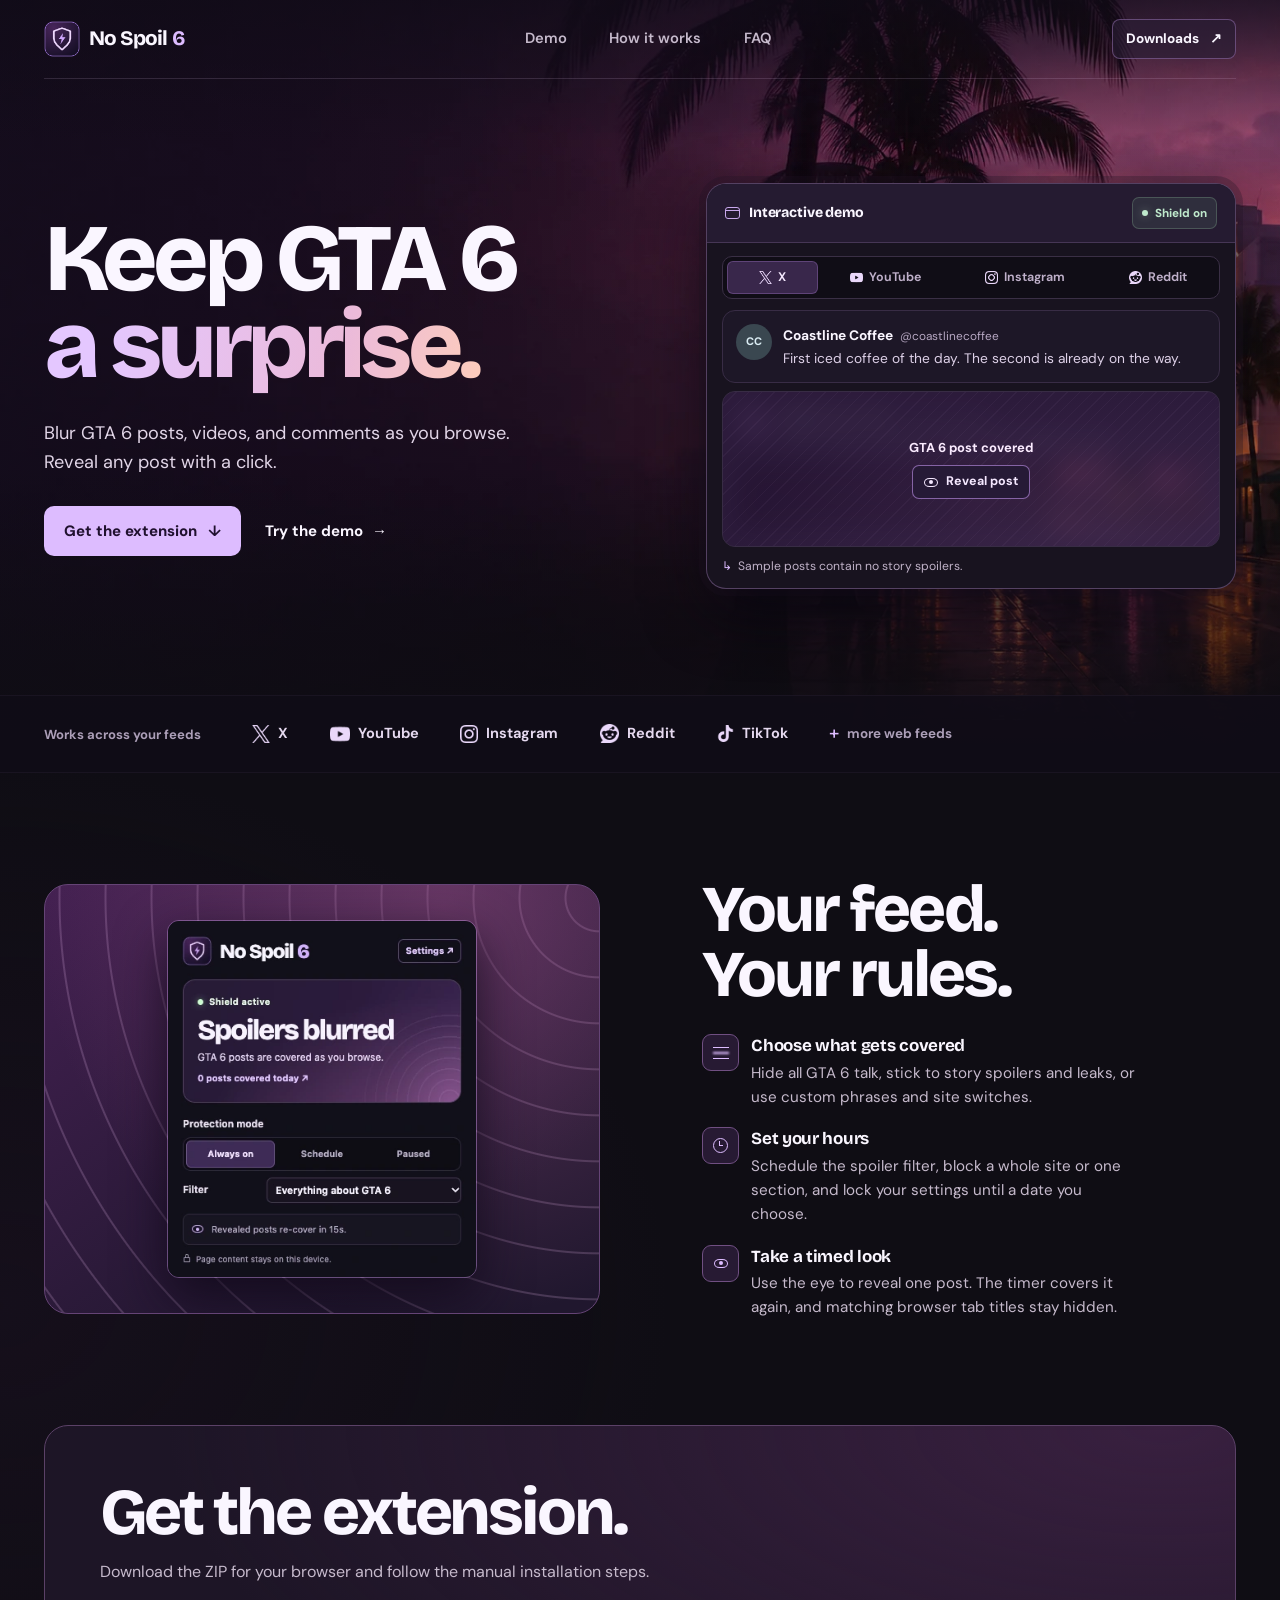
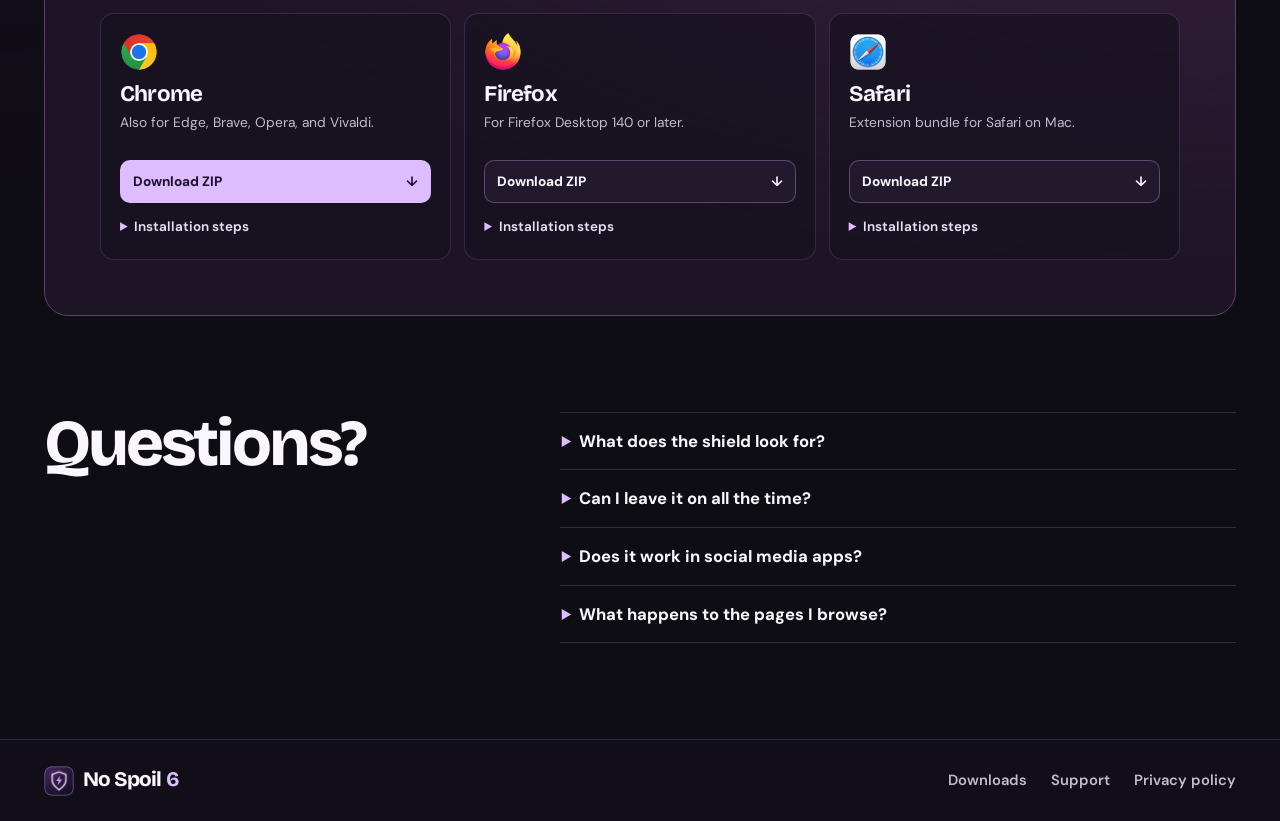
==== website/index.html @ ef58de06 "Initial No Spoil 6 release" ====
<!doctype html>
<html lang="en">
<head>
  <meta charset="utf-8">
  <meta name="viewport" content="width=device-width, initial-scale=1">
  <meta name="theme-color" content="#0f0d14">
  <meta name="description" content="No Spoil 6 blurs GTA 6 spoilers across your browser. Set local browsing hours and reveal individual posts when you’re ready.">
  <meta property="og:type" content="website">
  <meta property="og:title" content="No Spoil 6 — Keep GTA 6 a surprise">
  <meta property="og:description" content="A browser extension that blurs GTA 6 posts, videos, and comments until you choose to see them.">
  <title>No Spoil 6 — Keep GTA 6 a surprise</title>
  <link rel="icon" href="assets/shield.png" type="image/png">
  <link rel="preload" href="assets/after-dark.webp" as="image">
  <link rel="stylesheet" href="styles.css">
  <script src="demo.js" defer></script>
</head>
<body>
  <a class="skip-link" href="#main">Skip to content</a>
  <div class="opening" id="top">
    <header class="site-header wrap">
      <a class="brand" href="#top" aria-label="No Spoil 6 home">
        <img src="assets/shield.png" width="36" height="36" alt="">
        <span>No Spoil <b>6</b></span>
      </a>
      <nav class="site-nav" aria-label="Main navigation">
        <a href="#demo">Demo</a>
        <a href="#features">How it works</a>
        <a href="#faq">FAQ</a>
      </nav>
      <a class="button button-small button-outline" href="#download">Downloads <span class="arrow" aria-hidden="true">↗</span></a>
    </header>

    <main id="main">
      <section class="hero wrap" aria-labelledby="headline">
        <div class="hero-copy">
          <h1 id="headline">Keep GTA 6<br><em>a surprise.</em></h1>
          <p>Blur GTA 6 posts, videos, and comments as you browse. Reveal any post with a click.</p>
          <div class="hero-actions">
            <a class="button button-primary" href="#download">Get the extension <span class="arrow" aria-hidden="true">↓</span></a>
            <a class="text-link" href="#demo">Try the demo <span class="arrow" aria-hidden="true">→</span></a>
          </div>
        </div>

        <section class="feed" id="demo" aria-labelledby="demo-title">
          <div class="feed-titlebar">
            <h2 id="demo-title"><span class="demo-window" aria-hidden="true"></span> Interactive demo</h2>
            <button class="shield-switch" type="button" aria-pressed="true" id="shield-switch"><i aria-hidden="true"></i><span>Shield on</span></button>
          </div>

          <div class="feed-toolbar">
            <div class="platform-tabs" role="group" aria-label="Choose a demo feed">
              <button type="button" data-platform="x" aria-pressed="true"><img src="assets/x.png" width="15" height="15" alt=""> X</button>
              <button type="button" data-platform="youtube" aria-pressed="false"><img src="assets/youtube.png" width="15" height="15" alt=""> YouTube</button>
              <button type="button" data-platform="instagram" aria-pressed="false"><img src="assets/instagram.png" width="15" height="15" alt=""> Instagram</button>
              <button type="button" data-platform="reddit" aria-pressed="false"><img src="assets/reddit.png" width="15" height="15" alt=""> Reddit</button>
            </div>
          </div>

          <div class="feed-posts">
            <article class="feed-post ordinary">
              <div class="avatar" id="ordinary-avatar" aria-hidden="true">CC</div>
              <div>
                <div class="byline"><strong id="ordinary-author">Coastline Coffee</strong><span id="ordinary-handle">@coastlinecoffee</span></div>
                <p id="ordinary-copy">First iced coffee of the day. The second is already on the way.</p>
              </div>
            </article>

            <article class="feed-post spoiler is-covered" id="spoiler-post" aria-label="Sample post">
              <div class="spoiler-body" id="spoiler-body" inert aria-hidden="true">
                <div class="spoiler-content">
                  <div class="avatar spoiler-avatar" id="spoiler-avatar" aria-hidden="true">NF</div>
                  <div>
                    <div class="byline"><strong id="spoiler-author">Night Drive Files</strong><span id="spoiler-handle">@nightdrivefiles</span></div>
                    <p id="spoiler-copy">GTA 6 trailer discussion. Here’s what caught my eye.</p>
                  </div>
                </div>
                <div class="post-image" aria-hidden="true"></div>
              </div>
              <div class="spoiler-overlay">
                <div class="reveal-control">
                  <span class="covered-label" id="covered-label">GTA 6 post covered</span>
                  <button type="button" id="reveal-post" class="reveal-button" aria-expanded="false" aria-controls="spoiler-body"><i class="eye" aria-hidden="true"></i><span>Reveal post</span></button>
                </div>
              </div>
            </article>
          </div>
          <div class="feed-caption"><span aria-hidden="true">↳</span> Sample posts contain no story spoilers.</div>
          <p class="visually-hidden" id="demo-status" role="status"></p>
          <noscript><p class="no-script">Enable JavaScript to interact with the preview.</p></noscript>
        </section>
      </section>

      <div class="platform-band">
        <div class="wrap platform-inner">
          <p>Works across your feeds</p>
          <ul aria-label="Supported social platforms">
            <li><img src="assets/x.png" width="18" height="18" alt="">X</li>
            <li><img src="assets/youtube.png" width="20" height="20" alt="">YouTube</li>
            <li><img src="assets/instagram.png" width="18" height="18" alt="">Instagram</li>
            <li><img src="assets/reddit.png" width="19" height="19" alt="">Reddit</li>
            <li><img src="assets/tiktok.png" width="17" height="17" alt="">TikTok</li>
            <li><span aria-hidden="true" class="more-sign">+</span> more web feeds</li>
          </ul>
        </div>
      </div>

      <div class="content-background">
        <section class="wrap features section" id="features" aria-labelledby="features-title">
          <div class="feature-art">
            <img src="assets/extension-popup.webp" alt="No Spoil 6 toolbar popup showing the shield on and the Always on, Schedule, and Paused controls." width="375" height="433" loading="lazy">
          </div>
          <div class="feature-copy">
            <h2 id="features-title">Your feed.<br> Your rules.</h2>
            <ul>
              <li>
                <span class="feature-icon blur-icon" aria-hidden="true"><i></i></span>
                <div><h3>Choose what gets covered</h3><p>Hide all GTA 6 talk, stick to story spoilers and leaks, or use custom phrases and site switches.</p></div>
              </li>
              <li>
                <span class="feature-icon" aria-hidden="true"><i class="clock-icon"></i></span>
                <div><h3>Set your hours</h3><p>Schedule the spoiler filter, block a whole site or one section, and lock your settings until a date you choose.</p></div>
              </li>
              <li>
                <span class="feature-icon" aria-hidden="true"><i class="eye"></i></span>
                <div><h3>Take a timed look</h3><p>Use the eye to reveal one post. The timer covers it again, and matching browser tab titles stay hidden.</p></div>
              </li>
            </ul>
          </div>
        </section>

        <section class="wrap downloads section" id="download" aria-labelledby="download-title">
          <div class="downloads-surface">
            <div class="section-intro">
              <h2 id="download-title">Get the extension.</h2>
              <p>Download the ZIP for your browser and follow the manual installation steps.</p>
            </div>

            <div class="browser-list">
              <article class="browser-card">
                <img class="browser-logo" src="assets/chrome.png" alt="" width="38" height="38">
                <h3>Chrome</h3>
                <p>Also for Edge, Brave, Opera, and Vivaldi.</p>
                <a class="button button-primary download-button" href="downloads/no-spoil-6-chromium.zip" download aria-label="Download ZIP for Chrome">Download ZIP <span class="arrow" aria-hidden="true">↓</span></a>
                <details>
                  <summary>Installation steps</summary>
                  <ol>
                    <li>Extract the downloaded ZIP.</li>
                    <li>In Chrome, open <code>chrome://extensions</code>. In other browsers, open the extensions manager.</li>
                    <li>Turn on <b>Developer mode</b>, select <b>Load unpacked</b>, and choose the extracted folder.</li>
                  </ol>
                </details>
              </article>

              <article class="browser-card">
                <img class="browser-logo" src="assets/firefox.png" alt="" width="38" height="38">
                <h3>Firefox</h3>
                <p>For Firefox Desktop 140 or later.</p>
                <a class="button button-outline download-button" href="downloads/no-spoil-6-firefox.zip" download aria-label="Download ZIP for Firefox">Download ZIP <span class="arrow" aria-hidden="true">↓</span></a>
                <details>
                  <summary>Installation steps</summary>
                  <ol>
                    <li>Extract the downloaded ZIP.</li>
                    <li>Open <code>about:debugging</code> and select <b>This Firefox</b>.</li>
                    <li>Choose <b>Load Temporary Add-on</b> and select <code>manifest.json</code>. Firefox removes temporary add-ons when it restarts.</li>
                  </ol>
                </details>
              </article>

              <article class="browser-card">
                <img class="browser-logo" src="assets/safari.png" alt="" width="38" height="38">
                <h3>Safari</h3>
                <p>Extension bundle for Safari on Mac.</p>
                <a class="button button-outline download-button" href="downloads/no-spoil-6-safari.zip" download aria-label="Download ZIP for Safari">Download ZIP <span class="arrow" aria-hidden="true">↓</span></a>
                <details>
                  <summary>Installation steps</summary>
                  <ol>
                    <li>Extract the ZIP. In <b>Safari → Settings → Advanced</b>, enable <b>Show features for web developers</b>.</li>
                    <li>If the <b>Developer</b> tab offers <b>Add Temporary Extension</b>, select the extracted folder and grant website access.</li>
                    <li>On earlier versions of Safari, use <a href="https://developer.apple.com/documentation/safariservices/packaging-a-web-extension-for-safari">Apple’s Safari Web Extension Packager</a>.</li>
                  </ol>
                </details>
              </article>
            </div>
          </div>
        </section>

        <section class="wrap faq section" id="faq" aria-labelledby="faq-title">
          <h2 id="faq-title">Questions?</h2>
          <div class="faq-items">
            <details>
              <summary>What does the shield look for?</summary>
              <p>It looks for GTA 6 references in post text, titles, image descriptions, and links. That includes news and trailers. Spoilers in images, video, or audio can slip through when there’s no matching text or metadata.</p>
            </details>
            <details>
              <summary>Can I leave it on all the time?</summary>
              <p>Yes. <b>Always on</b> is the default. Choose <b>Schedule</b> in the toolbar popup to use a start date, daily browsing hours, or both. Times follow your device’s local clock.</p>
            </details>
            <details>
              <summary>Does it work in social media apps?</summary>
              <p>The shield works on websites you open in a supported browser. It can cover posts on instagram.com, for example, while the Instagram app is outside its reach.</p>
            </details>
            <details>
              <summary>What happens to the pages I browse?</summary>
              <p>Page content and activity counts stay on your device. Settings can move to another browser in a file or through optional browser sync. Read the <a href="privacy/">privacy policy</a> for details.</p>
            </details>
          </div>
        </section>
      </div>
    </main>
  </div>

  <footer class="site-footer">
    <div class="wrap footer-inner">
      <a class="brand" href="#top" aria-label="No Spoil 6 home"><img src="assets/shield.png" width="30" height="30" alt=""><span>No Spoil <b>6</b></span></a>
      <nav aria-label="Footer navigation"><a href="#download">Downloads</a><a href="support/">Support</a><a href="privacy/">Privacy policy</a></nav>
    </div>
  </footer>
</body>
</html>
---- website/styles.css ----
@font-face {
  font-family: "Bricolage Grotesque";
  src: url("assets/bricolage-grotesque.woff2") format("woff2");
  font-weight: 200 800;
  font-display: swap;
}
@font-face {
  font-family: "DM Sans";
  src: url("assets/dm-sans.woff2") format("woff2");
  font-weight: 100 1000;
  font-display: swap;
}

:root {
  color-scheme: dark;
  --page: #0f0d14;
  --ink: #faf6ff;
  --muted: #c6bacc;
  --quiet: #ac9fb8;
  --border: #332a3d;
  --surface: #18141f;
  --accent: #ddbcff;
  --accent-hover: #eed7ff;
  --on-accent: #20112f;
  --mint: #bfe9cc;
  --display: "Bricolage Grotesque", sans-serif;
  --body: "DM Sans", sans-serif;
}

*, *::before, *::after { box-sizing: border-box; }
html { scroll-behavior: smooth; }
body { margin: 0; background: var(--page); color: var(--ink); font: 400 1rem/1.6 var(--body); }
img { display: block; max-width: 100%; }
[hidden] { display: none !important; }
a { color: inherit; text-underline-offset: .18em; }
button { font: inherit; color: inherit; cursor: pointer; }
button, a { -webkit-tap-highlight-color: transparent; }
:focus-visible { outline: 2px solid var(--accent); outline-offset: 5px; }
h1, h2, h3, p { margin: 0; }
h1, h2, h3 { font-family: var(--display); }
ul, ol { margin: 0; }
.wrap { width: min(1200px, calc(100% - 88px)); margin-inline: auto; }
.section { scroll-margin-top: 30px; }
.visually-hidden, .skip-link:not(:focus) {
  position: absolute;
  width: 1px;
  height: 1px;
  padding: 0;
  overflow: hidden;
  clip-path: inset(50%);
  white-space: nowrap;
}
.skip-link:focus { position: absolute; top: 12px; left: 12px; z-index: 10; padding: 8px 14px; background: var(--accent); color: var(--on-accent); }
.arrow { font-family: var(--body); font-weight: 650; line-height: 1; }

.opening { position: relative; isolation: isolate; }
.opening::before {
  content: "";
  position: absolute;
  z-index: -1;
  inset: 0 0 auto;
  height: 744px;
  background:
    linear-gradient(180deg, #100b17bd 0, #150b1a09 19%, #130c1800 63%, var(--page) 100%),
    linear-gradient(90deg, #130e1dbf 0, #130e1d1f 60%, #1a10291a 100%),
    url("assets/after-dark.webp") center center / cover no-repeat;
}
.site-header { height: 79px; display: flex; align-items: center; justify-content: space-between; gap: 24px; border-bottom: 1px solid #f0d5ff24; }
.brand { display: inline-flex; align-items: center; gap: 9px; width: max-content; text-decoration: none; white-space: nowrap; }
.brand span { font: 750 1.29rem/1 var(--display); letter-spacing: -.045em; }
.brand b { color: var(--accent); }
.site-nav { display: flex; gap: clamp(22px, 3.3vw, 47px); align-items: center; }
.site-nav a, .site-footer nav a { text-decoration: none; color: var(--muted); font-size: .92rem; font-weight: 600; }
.site-nav a:hover, .site-footer nav a:hover, .text-link:hover { color: var(--accent-hover); }
.button {
  display: inline-flex;
  align-items: center;
  justify-content: center;
  gap: .68rem;
  min-height: 50px;
  padding: 0 19px;
  border: 1px solid transparent;
  border-radius: 10px;
  font-size: .94rem;
  font-weight: 750;
  text-decoration: none;
  white-space: nowrap;
  transition: background-color .18s, border-color .18s, color .18s;
}
.button-small { min-height: 40px; border-radius: 8px; padding-inline: 13px; font-size: .85rem; }
.button-primary { background: var(--accent); color: var(--on-accent); }
.button-primary:hover { background: var(--accent-hover); }
.button-outline { background: #291d34a8; border-color: #d5a4fb56; color: var(--ink); }
.button-outline:hover { background: #40304d; border-color: #d5a4fba0; }
.text-link { display: inline-flex; gap: 9px; align-items: center; min-height: 44px; color: var(--ink); font-size: .94rem; font-weight: 700; text-decoration: none; }

.hero {
  display: grid;
  grid-template-columns: 1.03fr .97fr;
  gap: clamp(32px, 5.1vw, 84px);
  align-items: center;
  padding-block: 84px 86px;
  min-height: 616px;
}
.hero-copy h1 {
  font-size: clamp(4.35rem, 7.45vw, 7.05rem);
  line-height: .91;
  letter-spacing: -.061em;
  font-weight: 780;
}
.hero-copy em {
  display: inline-block;
  padding: 0 .09em .09em 0;
  background-image: linear-gradient(102deg, #e4c7ff 14%, #ebbada 67%, #ffceb8 102%);
  background-clip: text;
  color: transparent;
  font-style: normal;
}
.hero-copy p { max-width: 490px; margin-top: 21px; color: #e1d5e7; font-size: clamp(1.04rem, 1.42vw, 1.22rem); line-height: 1.58; }
.hero-actions { display: flex; align-items: center; flex-wrap: wrap; gap: 13px 24px; margin-top: 30px; }

.feed {
  width: 100%;
  max-width: 530px;
  justify-self: end;
  scroll-margin-top: 25px;
  border: 1px solid #b58acd62;
  border-radius: 20px;
  background: #18131f;
  box-shadow: 0 22px 60px #0b0612c2, 0 0 0 7px #2415274a;
  overflow: clip;
}
.feed-titlebar { display: flex; min-height: 59px; align-items: center; justify-content: space-between; gap: 14px; padding: 0 18px; border-bottom: 1px solid #b18ac73d; background: #251b31; }
.feed-titlebar h2 { display: flex; align-items: center; gap: 9px; font-size: .88rem; font-weight: 750; letter-spacing: -.01em; }
.demo-window { position: relative; display: block; width: 15px; height: 12px; border: 1.5px solid #c9a8ed; border-radius: 3px; }
.demo-window::before { content: ""; position: absolute; inset: 2px 0 auto; height: 1px; background: #c9a8ed; }
.shield-switch { display: flex; align-items: center; gap: 7px; min-height: 32px; padding: 4px 9px; border: 1px solid #9fd3ac3d; border-radius: 7px; background: #8ad6a31a; color: var(--mint); font-size: .73rem; font-weight: 750; white-space: nowrap; }
.shield-switch:hover { background: #8ad6a332; }
.shield-switch i { width: 6px; height: 6px; border-radius: 50%; background: currentColor; box-shadow: 0 0 9px #bfe9cc60; }
.shield-switch[aria-pressed="false"] { color: #eed0ab; border-color: #e6ae6c49; background: #e8ad7920; }
.shield-switch[aria-pressed="false"]:hover { background: #e8ad7940; }
.feed-toolbar { padding: 13px 15px 11px; }
.platform-tabs { display: grid; grid-template-columns: .75fr 1.04fr 1.18fr .94fr; gap: 5px; border: 1px solid #3a2f45; border-radius: 10px; background: #100d16; padding: 4px; }
.platform-tabs button { display: flex; align-items: center; justify-content: center; gap: 6px; min-width: 0; min-height: 33px; padding: 3px 4px; border: 1px solid transparent; border-radius: 6px; background: transparent; color: #bfb0ca; font-size: .78rem; font-weight: 650; }
.platform-tabs button:hover { background: #241b30; color: var(--ink); }
.platform-tabs button[aria-pressed="true"] { background: #39274b; border-color: #b383da50; color: #f6eaff; }
.platform-tabs img { flex: 0 0 13px; width: 13px; height: 13px; }
.feed-posts { display: grid; gap: 8px; padding-inline: 15px; }
.feed-post { border: 1px solid #382c45; border-radius: 13px; background: #1d1727; }
.ordinary, .spoiler-content { display: grid; grid-template-columns: auto minmax(0, 1fr); align-items: start; gap: 11px; padding: 13px; }
.avatar { display: grid; place-items: center; width: 36px; height: 36px; border-radius: 50%; background: #3a4750; color: #dbedf4; font-size: .68rem; font-weight: 800; letter-spacing: .02em; }
.spoiler-avatar { background: #5d3d6c; color: #f4deff; }
.byline { display: flex; flex-wrap: wrap; align-items: baseline; column-gap: 7px; }
.byline strong { font-size: .86rem; }
.byline span { color: #b6a7c2; font-size: .74rem; }
.feed-post p { color: #ded1e8; font-size: .86rem; line-height: 1.42; margin-top: 3px; }
.spoiler { min-height: 156px; position: relative; overflow: hidden; isolation: isolate; background: #2d2037; }
.post-image { height: 67px; border-radius: 6px; margin: 0 13px 13px; background: #482741 url("assets/after-dark.webp") right 65% / cover no-repeat; }
.spoiler-overlay { position: absolute; inset: auto 17px 18px auto; display: grid; place-items: center; padding: 5px; }
.is-covered .spoiler-body { filter: blur(13px); opacity: .66; user-select: none; }
.is-covered .spoiler-overlay {
  position: absolute;
  inset: 0;
  background: radial-gradient(ellipse at 78% 91%, #704d7c38, transparent 69%),
    repeating-linear-gradient(135deg, #eac5ff0a 0 1px, transparent 1px 9px),
    #2c1a3db0;
}
.reveal-control { display: grid; justify-items: center; gap: 7px; }
.covered-label { color: #fbebff; font-size: .81rem; font-weight: 700; }
.reveal-button { display: inline-flex; align-items: center; gap: 8px; min-height: 34px; padding: 4px 11px; border-radius: 7px; border: 1px solid #b386dbad; background: #261a36; color: #f5e8ff; font-size: .78rem; font-weight: 700; }
.reveal-button:hover { background: #45305a; }
.eye { display: inline-block; position: relative; width: 14px; height: 9px; border: 1.5px solid currentColor; border-radius: 70% 70% 70% 70% / 90% 90% 90% 90%; }
.eye::after { content: ""; position: absolute; inset: 0; margin: auto; width: 4px; height: 4px; border-radius: 50%; background: currentColor; }
.feed-caption { padding: 10px 15px 12px; color: #bfb1c7; font-size: .76rem; }
.feed-caption span { color: var(--accent); padding-inline-end: 3px; }
.no-script { padding: 8px 15px; color: var(--quiet); }

.platform-band { border-block: 1px solid #392e423e; background: #100d17d6; }
.platform-inner { min-height: 76px; display: flex; align-items: center; gap: clamp(22px, 4vw, 56px); }
.platform-inner p { font-size: .82rem; color: var(--quiet); font-weight: 680; white-space: nowrap; }
.platform-inner ul { list-style: none; display: flex; flex-wrap: wrap; align-items: center; gap: 12px clamp(18px, 3.25vw, 44px); padding: 0; }
.platform-inner li { display: inline-flex; align-items: center; gap: 8px; color: #e5d9ef; font-size: .91rem; font-weight: 680; white-space: nowrap; }
.platform-inner li:last-child { color: var(--quiet); font-size: .84rem; }
.more-sign { color: var(--accent); font-size: 1.16rem; font-weight: 500; }

.content-background { background: radial-gradient(ellipse at 0 34%, #22132953, transparent 37%), var(--page); }
.features { display: grid; grid-template-columns: 1.02fr .98fr; gap: clamp(37px, 8vw, 115px); align-items: center; padding-block: 105px; }
.feature-art {
  display: grid;
  place-items: center;
  min-height: 430px;
  padding: 31px;
  border: 1px solid #654476;
  border-radius: 24px;
  background: radial-gradient(ellipse at 72% 5%, #a95a9270, transparent 72%),
    repeating-radial-gradient(circle at 100% 3%, #f5c6fa00 0 32px, #f5c6fa30 33px 34px, #f5c6fa00 35px 46px),
    linear-gradient(145deg, #432051, #20172e 78%);
  overflow: hidden;
}
.feature-art img { width: min(310px, 100%); height: auto; border: 1px solid #c195e06b; border-radius: 12px; box-shadow: 0 19px 50px #11091bdc; }
.feature-copy h2, .section-intro h2, .faq h2 { font-size: clamp(2.65rem, 5.1vw, 4.65rem); font-weight: 775; line-height: .99; letter-spacing: -.048em; }
.feature-copy ul { display: grid; gap: 18px; list-style: none; padding: 0; margin-top: 27px; }
.feature-copy li { display: grid; grid-template-columns: auto 1fr; align-items: start; gap: 12px; }
.feature-icon { display: grid; place-items: center; width: 37px; height: 37px; color: var(--accent); border: 1px solid #704f82; border-radius: 9px; background: #271a33; }
.feature-copy h3 { font-size: 1.06rem; line-height: 1.38; letter-spacing: -.017em; }
.feature-copy p { max-width: 390px; margin-top: 3px; color: var(--muted); font-size: .95rem; }
.clock-icon { position: relative; width: 15px; height: 15px; border-radius: 50%; border: 1.5px solid currentColor; }
.clock-icon::after { content: ""; position: absolute; top: 2px; left: 5px; width: 4px; height: 5px; border-left: 1px solid currentColor; border-bottom: 1px solid currentColor; }
.blur-icon i { position: relative; width: 16px; height: 12px; border-top: 1.5px solid currentColor; border-bottom: 1.5px solid currentColor; }
.blur-icon i::before { content: ""; position: absolute; inset: 50% 0 auto; height: 2px; transform: translateY(-50%); background: currentColor; filter: blur(1px); }

.downloads-surface {
  padding: clamp(23px, 4.3vw, 58px);
  border: 1px solid #5b4167;
  border-radius: 24px;
  background: radial-gradient(ellipse at 94% 0%, #46254caa, transparent 63%), #1d1526;
}
.section-intro p { margin-top: 14px; color: var(--muted); }
.browser-list { display: grid; grid-template-columns: repeat(3, 1fr); gap: 13px; align-items: start; margin-top: 28px; }
.browser-card { display: grid; justify-items: start; gap: 7px; min-width: 0; height: 100%; padding: 19px; border: 1px solid #78588655; border-radius: 14px; background: #17121fbd; }
.browser-logo { object-fit: contain; }
.browser-card h3 { margin-top: 4px; font-size: 1.39rem; letter-spacing: -.035em; line-height: 1.1; }
.browser-card > p { min-height: 2.75em; color: var(--muted); font-size: .86rem; line-height: 1.45; }
.download-button { width: 100%; justify-content: space-between; min-height: 43px; margin-top: 2px; padding-inline: 12px; font-size: .85rem; }
.browser-card details { width: 100%; color: var(--muted); font-size: .84rem; }
.browser-card summary { padding-block: 6px 2px; color: #eadcf2; font-weight: 650; }
.browser-card ol { padding-inline-start: 20px; line-height: 1.5; }
.browser-card li { padding-block: 4px; }
.browser-card code { overflow-wrap: anywhere; color: var(--accent); font-size: .84em; }
.browser-card details a, .faq a, .privacy-page a:not(.brand) { color: var(--accent); }
summary { cursor: pointer; }
summary::marker { color: var(--accent); }

.faq { display: grid; grid-template-columns: .83fr 1.17fr; gap: 36px; padding-block: 96px; }
.faq-items { border-top: 1px solid var(--border); }
.faq details { padding: 15px 2px; border-bottom: 1px solid var(--border); }
.faq summary { font-size: 1.04rem; font-weight: 750; }
.faq details p { padding-top: 8px; max-width: 590px; color: var(--muted); font-size: .94rem; }
.site-footer { border-top: 1px solid var(--border); background: #110e18; }
.footer-inner { display: flex; align-items: center; justify-content: space-between; gap: 14px; min-height: 81px; }
.site-footer nav { display: flex; flex-wrap: wrap; gap: 8px 24px; }

.privacy-page { min-height: 100vh; display: flex; flex-direction: column; background: radial-gradient(ellipse at 85% 0, #292036, transparent 58%), var(--page); }
.privacy-page main { width: min(710px, calc(100% - 44px)); margin: 59px auto 72px; flex: 1; }
.privacy-page main h1 { font-size: clamp(2.9rem, 7vw, 5.15rem); line-height: .99; letter-spacing: -.065em; }
.privacy-page main h2 { margin-top: 27px; font-size: 1.41rem; letter-spacing: -.025em; }
.privacy-page main p { margin-top: 9px; color: var(--muted); }

@media (max-width: 1030px) {
  .wrap { width: calc(100% - 60px); }
  .hero { gap: 30px; min-height: 545px; padding-block: 65px; }
  .hero-copy h1 { font-size: clamp(3.45rem, 8.1vw, 6rem); }
  .opening::before { height: 690px; }
  .platform-inner { gap: 10px 27px; }
  .platform-inner ul { column-gap: 19px; }
  .features { gap: 40px; padding-block: 77px; }
}

@media (max-width: 765px) {
  .wrap { width: calc(100% - 40px); }
  .hero { grid-template-columns: 1fr; padding-block: 53px 54px; gap: 37px; }
  .hero-copy h1 { font-size: clamp(4rem, 12vw, 6.6rem); }
  .hero-copy p { margin-top: 16px; }
  .hero-actions { margin-top: 22px; }
  .feed { justify-self: start; width: min(100%, 540px); }
  .opening::before { height: 820px; background-position: center, center, 59% center; }
  .platform-inner { flex-direction: column; align-items: start; justify-content: center; min-height: 96px; padding-block: 15px; }
  .features { grid-template-columns: 1fr; gap: 26px; padding-block: 59px; }
  .feature-copy { grid-row: 1; }
  .feature-copy br { display: none; }
  .feature-art { min-height: 350px; padding: 21px; }
  .browser-list { grid-template-columns: 1fr; gap: 10px; margin-top: 22px; }
  .browser-card { grid-template-columns: 32px 1fr; gap: 6px 10px; padding: 14px; }
  .browser-logo { width: 31px; height: 31px; grid-row: 1 / 3; }
  .browser-card > p { min-height: 0; grid-column: 2; }
  .browser-card .download-button, .browser-card details { grid-column: 1 / -1; }
  .browser-card .download-button { margin-top: 6px; }
  .faq { grid-template-columns: 1fr; gap: 18px; padding-block: 63px; }
}

@media (max-width: 550px) {
  .site-header { height: auto; padding-top: 12px; display: grid; grid-template-columns: 1fr auto; gap: 8px 12px; }
  .site-header .button { grid-area: 1 / 2; }
  .site-nav { grid-area: 2 / 1 / 3 / -1; gap: 24px; min-height: 38px; }
  .site-nav a { font-size: .82rem; }
  .site-header.simple-header { min-height: 66px; padding-block: 10px; }
  .hero { padding-top: 45px; }
  .hero-copy h1 { font-size: clamp(3.3rem, 13.7vw, 4.6rem); letter-spacing: -.053em; }
  .hero-actions { gap: 12px 17px; }
  .hero-actions .button { min-height: 46px; padding-inline: 13px; font-size: .86rem; }
  .hero-actions .text-link { font-size: .85rem; }
  .platform-tabs button { font-size: .71rem; gap: 4px; }
  .feed-titlebar { padding-inline: 13px; }
  .feed-toolbar, .feed-posts, .feed-caption { padding-inline: 10px; }
  .feature-art { min-height: 315px; }
}

@media (max-width: 350px) {
  .wrap { width: calc(100% - 28px); }
  .hero-copy h1 { font-size: 3rem; }
  .platform-tabs img { display: none; }
  .site-footer nav { column-gap: 12px; }
}

@media (prefers-reduced-motion: reduce) {
  html { scroll-behavior: auto; }
  *, *::before, *::after { transition-duration: .01ms !important; }
}
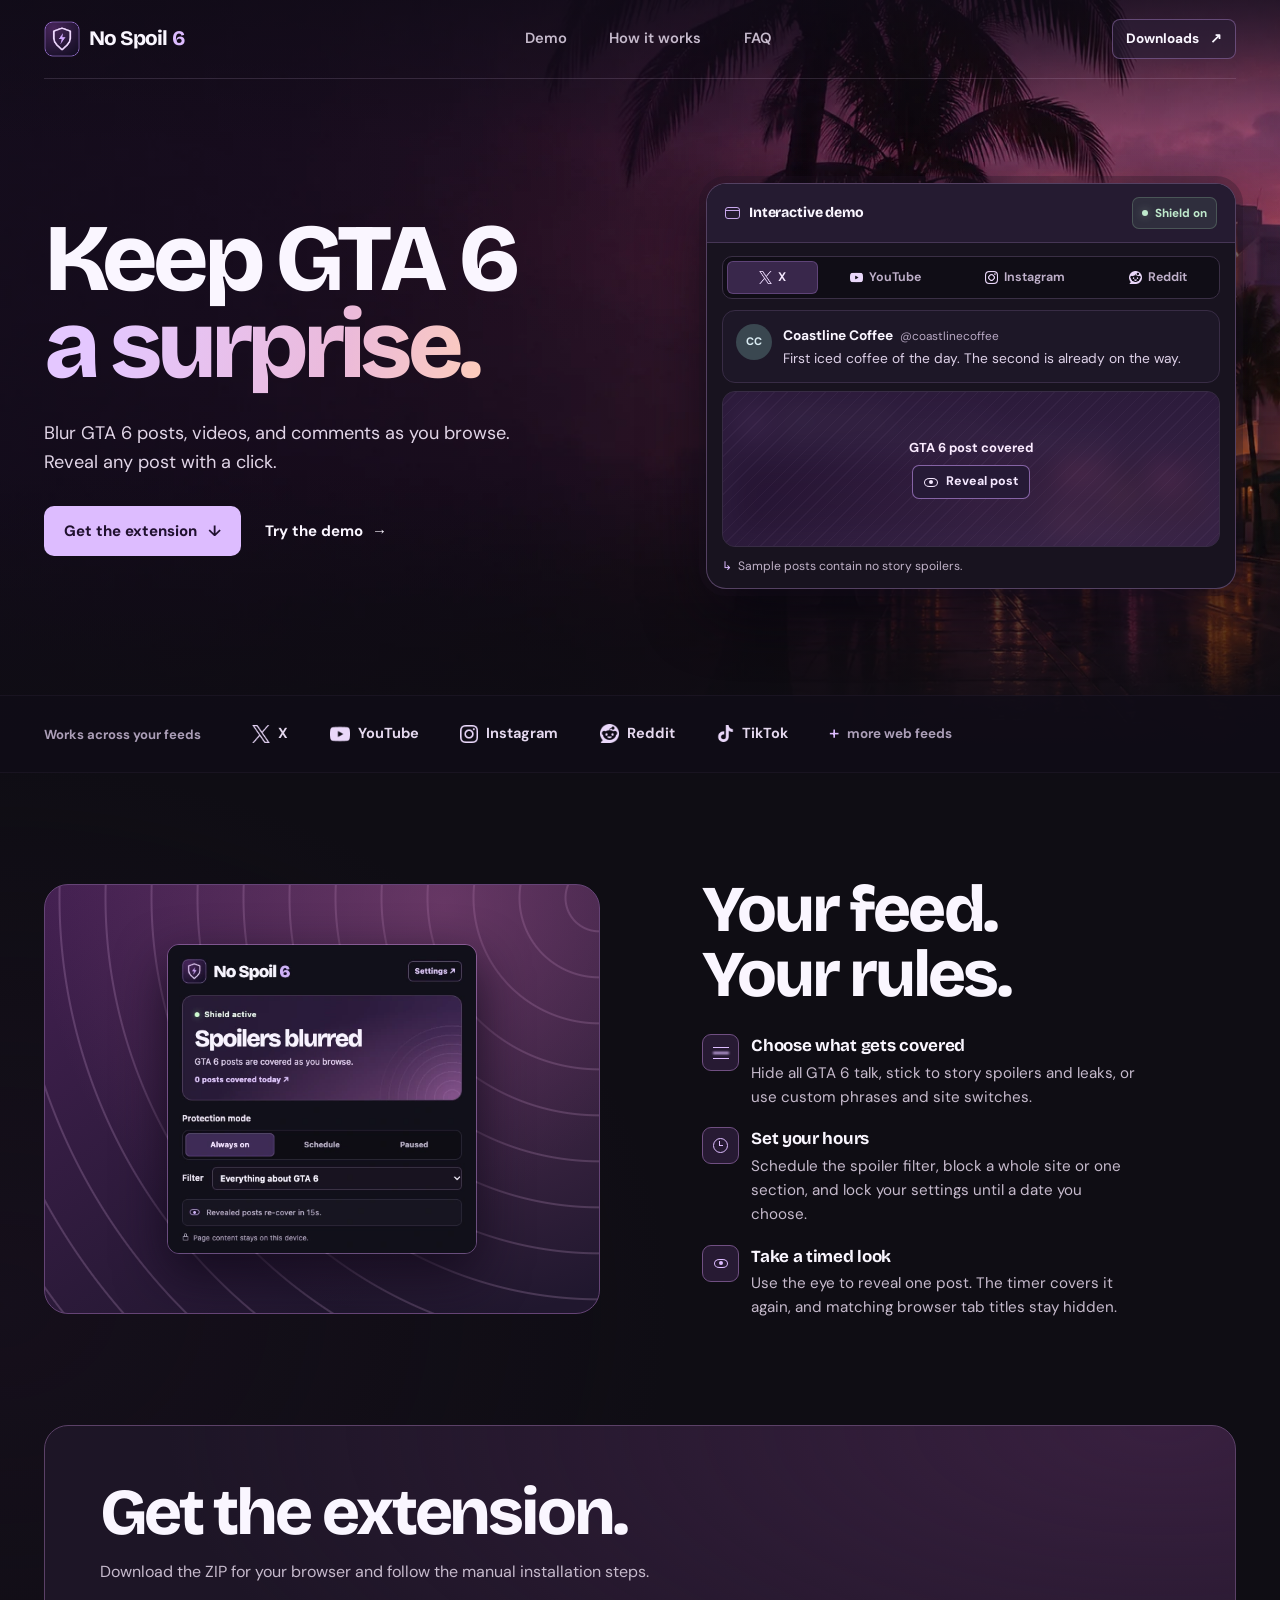
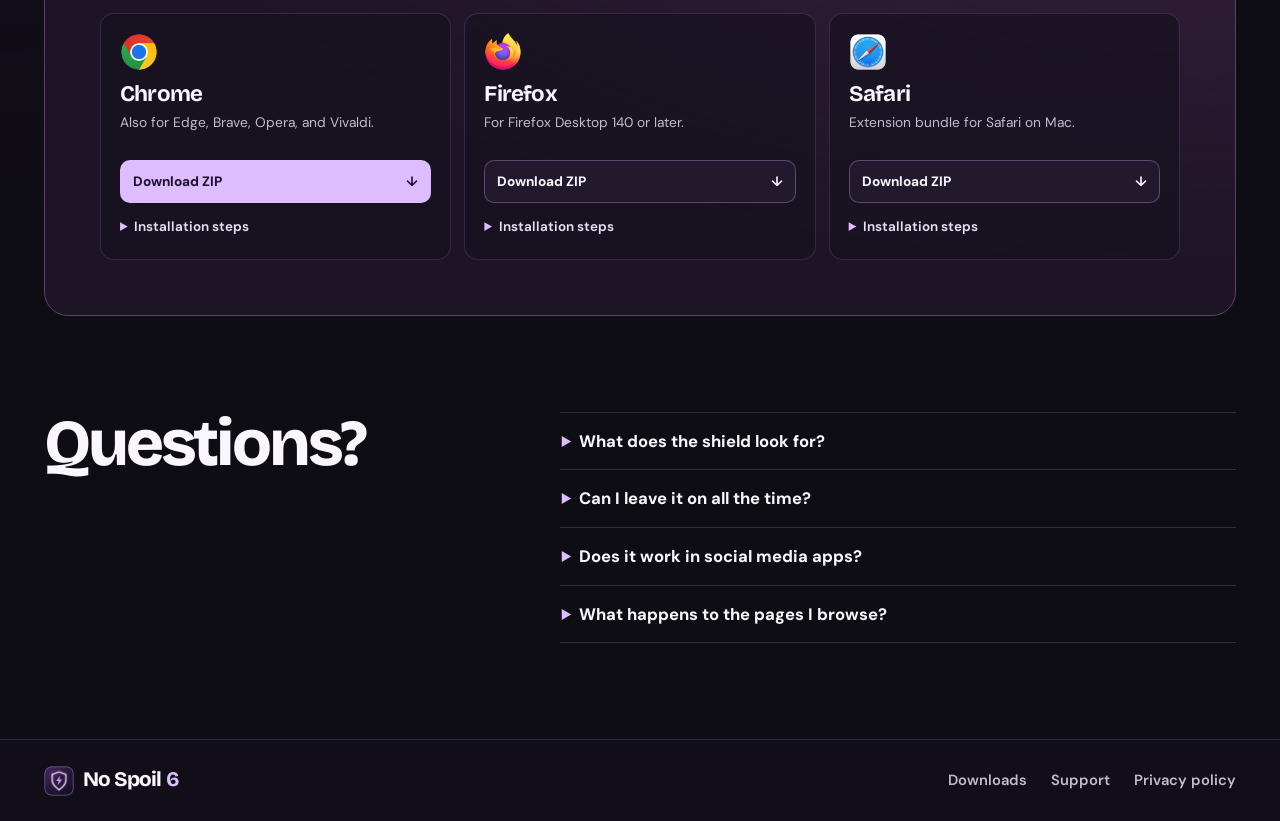
==== commit 5fc9a64c: "Fix narrow browser toolbar popup" ====
--- a/website/index.html
+++ b/website/index.html
@@ -107,7 +107,7 @@
       <div class="content-background">
         <section class="wrap features section" id="features" aria-labelledby="features-title">
           <div class="feature-art">
-            <img src="assets/extension-popup.webp" alt="No Spoil 6 toolbar popup showing the shield on and the Always on, Schedule, and Paused controls." width="375" height="433" loading="lazy">
+            <img src="assets/extension-popup.webp" alt="No Spoil 6 toolbar popup showing the shield on and the Always on, Schedule, and Paused controls." width="440" height="440" loading="lazy">
           </div>
           <div class="feature-copy">
             <h2 id="features-title">Your feed.<br> Your rules.</h2>
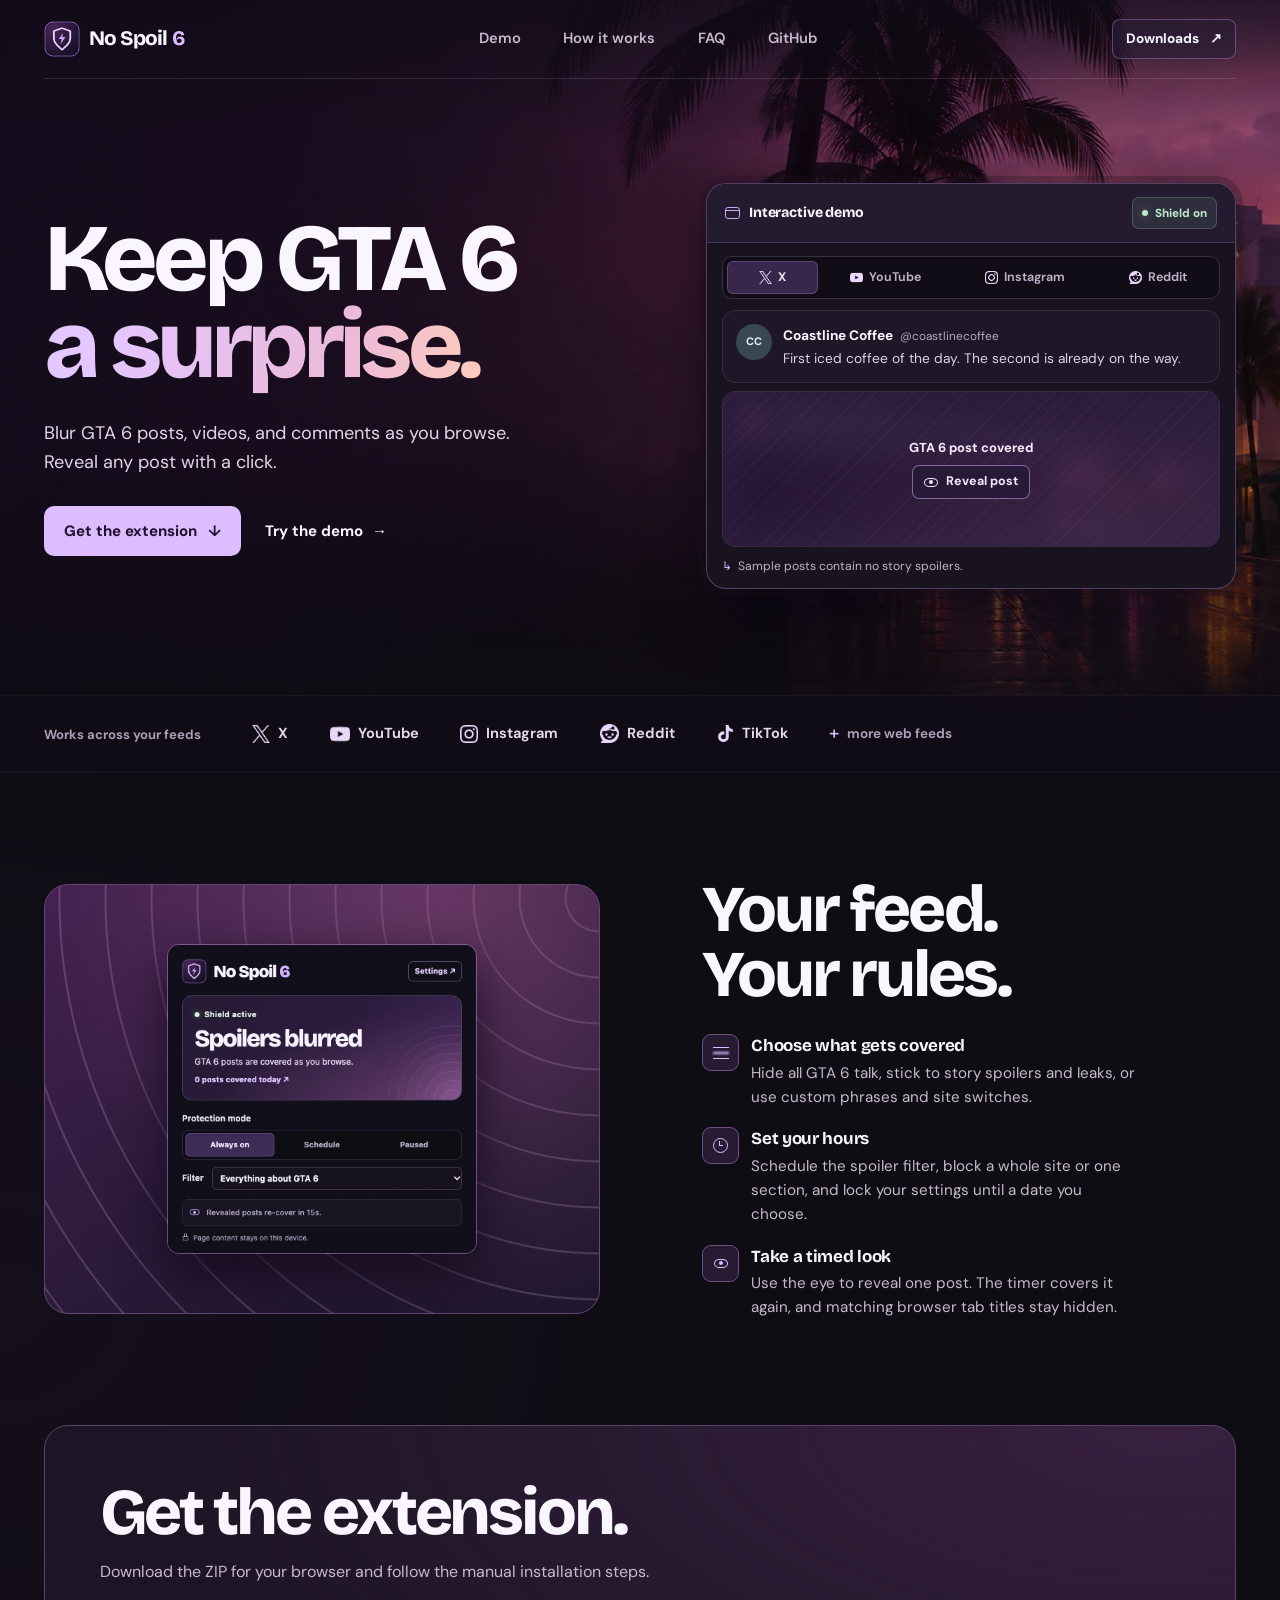
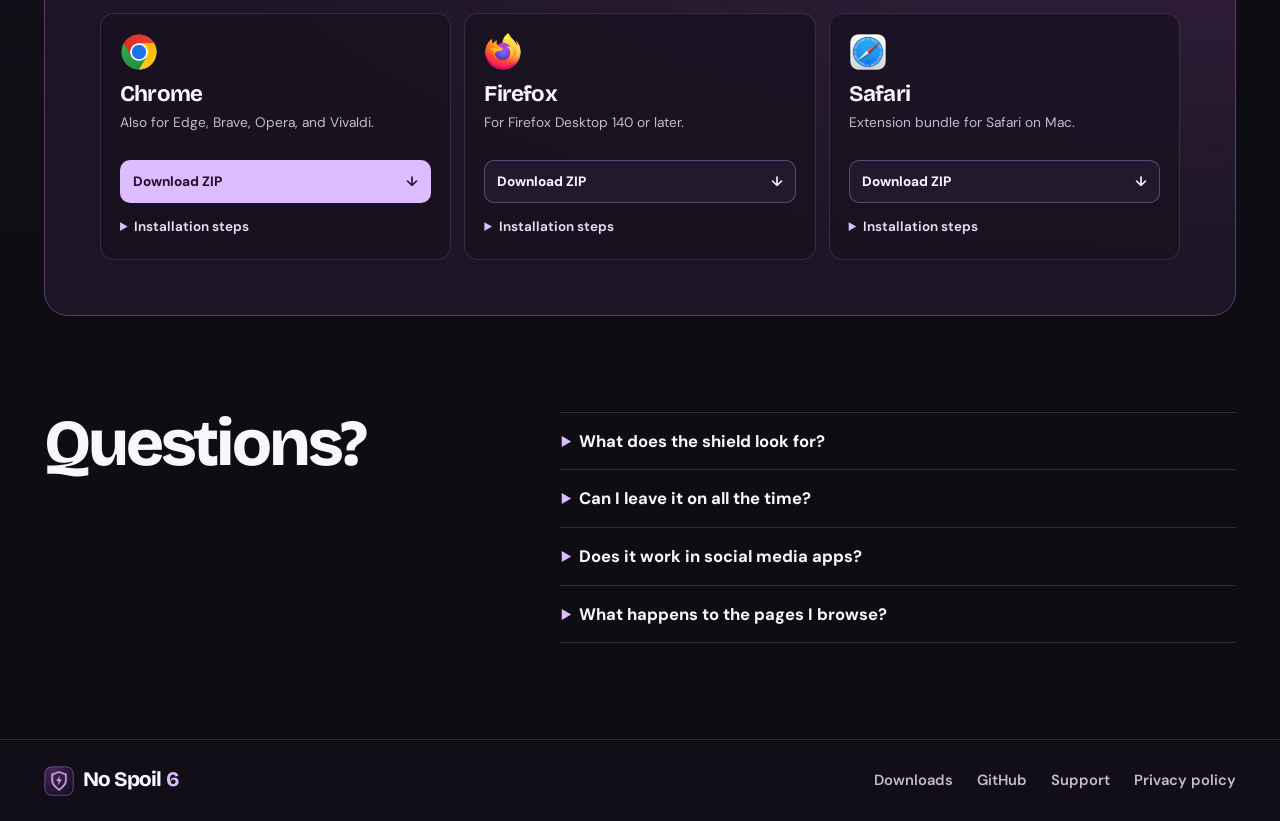
==== commit fc8ab22b: "Link the project repository from the website" ====
--- a/website/index.html
+++ b/website/index.html
@@ -26,6 +26,7 @@
         <a href="#demo">Demo</a>
         <a href="#features">How it works</a>
         <a href="#faq">FAQ</a>
+        <a href="https://github.com/HakashiKatake/no-spoil-6">GitHub</a>
       </nav>
       <a class="button button-small button-outline" href="#download">Downloads <span class="arrow" aria-hidden="true">↗</span></a>
     </header>
@@ -212,7 +213,7 @@
   <footer class="site-footer">
     <div class="wrap footer-inner">
       <a class="brand" href="#top" aria-label="No Spoil 6 home"><img src="assets/shield.png" width="30" height="30" alt=""><span>No Spoil <b>6</b></span></a>
-      <nav aria-label="Footer navigation"><a href="#download">Downloads</a><a href="support/">Support</a><a href="privacy/">Privacy policy</a></nav>
+      <nav aria-label="Footer navigation"><a href="#download">Downloads</a><a href="https://github.com/HakashiKatake/no-spoil-6">GitHub</a><a href="support/">Support</a><a href="privacy/">Privacy policy</a></nav>
     </div>
   </footer>
 </body>
--- a/website/styles.css
+++ b/website/styles.css
@@ -283,6 +283,7 @@
   .site-header .button { grid-area: 1 / 2; }
   .site-nav { grid-area: 2 / 1 / 3 / -1; gap: 24px; min-height: 38px; }
   .site-nav a { font-size: .82rem; }
+  .footer-inner { flex-wrap: wrap; padding-block: 18px; }
   .site-header.simple-header { min-height: 66px; padding-block: 10px; }
   .hero { padding-top: 45px; }
   .hero-copy h1 { font-size: clamp(3.3rem, 13.7vw, 4.6rem); letter-spacing: -.053em; }
